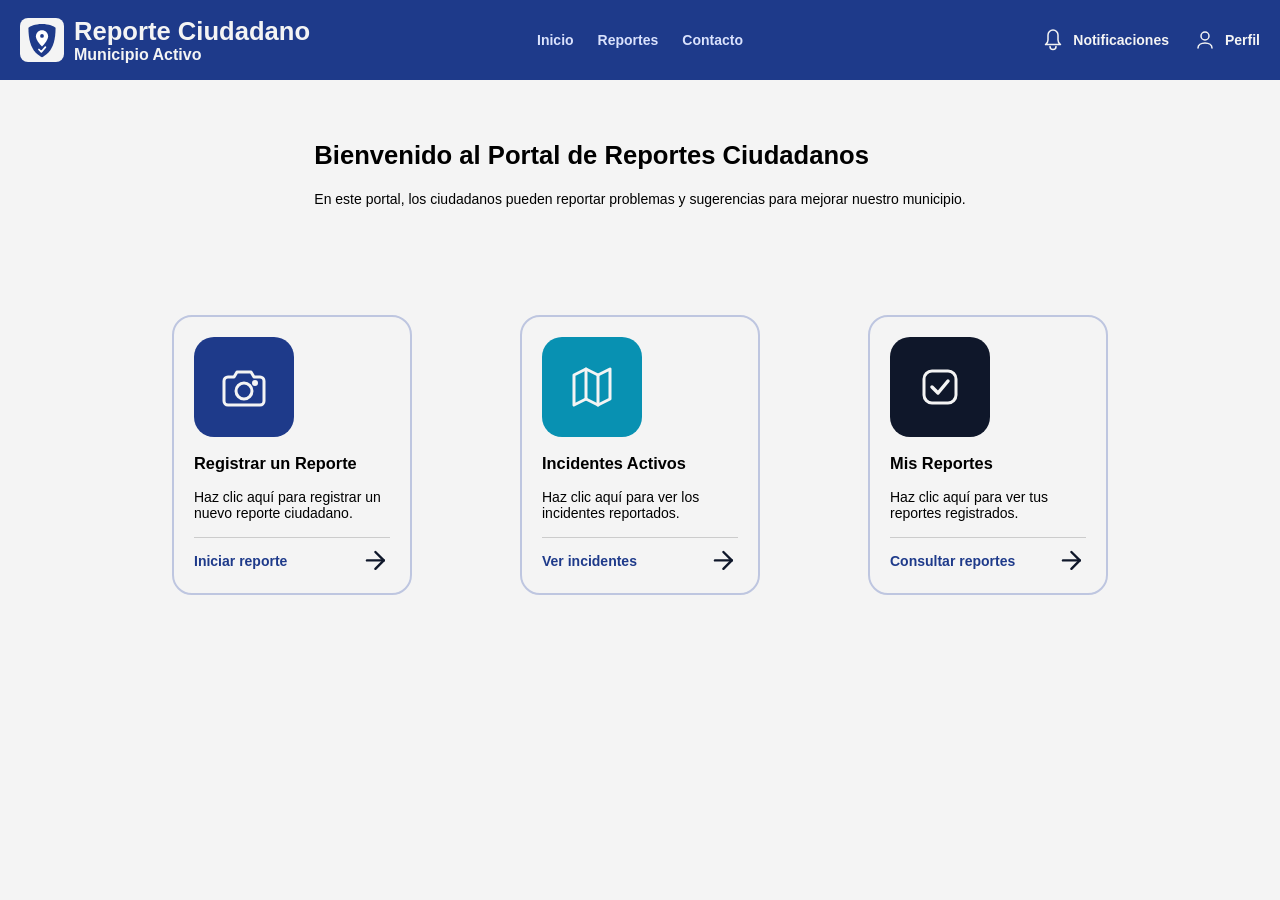
==== index.html @ 79ef6bfb "first commit" ====
<!DOCTYPE html>
<html lang="es">

<head>
    <meta charset="UTF-8">
    <meta name="viewport" content="width=device-width, initial-scale=1.0">
    <title>Reporte Ciudadano - Municipio Activo</title>
    <link rel="stylesheet" href="assets/css/styles.css">
</head>

<body class="home-page">
    <header>
        <div class="logo">
            <svg class="logo-icon" xmlns="http://www.w3.org/2000/svg" viewBox="0 0 100 106" fill="none">
                <!-- Escudo protector exterior (toma el color del CSS) -->
                <path
                    d="M50 6 C70 6 86 13 90 17 C90 50 83 75 69 90 C58 100 50 104 50 104 C50 104 42 100 31 90 C17 75 10 50 10 17 C14 13 30 6 50 6 Z"
                    fill="currentColor" />

                <!-- Espacio negativo / Pin de ubicación -->
                <path d="M50 24 C60 24 68 32 68 42 C68 55 50 72 50 72 C50 72 32 55 32 42 C32 32 40 24 50 24 Z"
                    fill="#ffffff" />

                <!-- Punto central del pin (toma el color del CSS) -->
                <circle cx="50" cy="41" r="5.5" fill="currentColor" />

                <!-- Marca de verificación / checkmark de resolución -->
                <path d="M41 81 L48 88 L60 74" fill="none" stroke="#ffffff" stroke-width="5" stroke-linecap="round"
                    stroke-linejoin="round" />
            </svg>
            <div class="logo-text">
                <h1>Reporte Ciudadano</h1>
                <p>Municipio Activo</p>
            </div>
        </div>
        <div class="navigation-container">
            <nav class="navigation">
                <ul>
                    <li><a id="home-page" href="templates/index.html">Inicio</a></li>
                    <li><a href="templates/reports.html">Reportes</a></li>
                    <li><a href="templates/contact.html">Contacto</a></li>
                </ul>
            </nav>
        </div>
        <div class="user-actions">
            <div class="notification-container">
                <svg class="nav-icon" xmlns="http://www.w3.org/2000/svg" viewBox="0 0 48 48" fill="none"
                    stroke="currentColor" stroke-width="3" stroke-linecap="round" stroke-linejoin="round">
                    <path d="M24 4c-5.5 0-10 4.5-10 10v10c0 4-2 7-5 9h30c-3-2-5-5-5-9V14c0-5.5-4.5-10-10-10z" />
                    <path d="M18 37a6 6 0 0 0 12 0" />
                </svg>
                <a class="notification-link" href="templates/notifications.html">Notificaciones</a>
            </div>
            <div class="profile-container">
                <svg class="nav-icon" xmlns="http://www.w3.org/2000/svg" viewBox="0 0 48 48" fill="none"
                    stroke="currentColor" stroke-width="3" stroke-linecap="round" stroke-linejoin="round">
                    <circle cx="24" cy="16" r="8" />
                    <path d="M10 40c0-6 6-10 14-10s14 4 14 10" />
                </svg>
                <a class="profile-link" href="templates/profile.html">Perfil</a>
            </div>
        </div>
    </header>
    <main>
        <div class="welcome">
            <h2>Bienvenido al Portal de Reportes Ciudadanos</h2>
            <p>En este portal, los ciudadanos pueden reportar problemas y sugerencias para mejorar nuestro municipio.
            </p>
        </div>
    </main>
    <section class="card-container">
        <a class="card-link" href="templates/register.html">
            <div>
                <div class="icon-container" id="register-icon">
                    <svg id="register-icon" xmlns="http://www.w3.org/2000/svg" viewBox="0 0 48 48" width="48" height="48" fill="none"
                        stroke="#f4f4f4" stroke-width="3" stroke-linecap="round" stroke-linejoin="round">
                        <path
                            d="M8 14h6l3-5h14l3 5h6a4 4 0 0 1 4 4v20a4 4 0 0 1-4 4H8a4 4 0 0 1-4-4V18a4 4 0 0 1 4-4z" />
                        <circle cx="24" cy="28" r="8" />
                        <circle cx="35" cy="20" r="1.5" fill="#f4f4f4" />
                    </svg>
                </div>
                <h3>Registrar un Reporte</h3>
                <p>Haz clic aquí para registrar un nuevo reporte ciudadano.</p>
                <div class="arrow-container">
                    <p>Iniciar reporte</p>
                    <svg class="arrow-icon" xmlns="http://www.w3.org/2000/svg" viewBox="0 0 24 24">
                        <line x1="5" y1="12" x2="19" y2="12" />
                        <polyline points="12 5 19 12 12 19" />
                    </svg>
                </div>
            </div>
        </a>
        <a class="card-link" href="templates/active-incidents.html">
            <div class="card">
                <div class="icon-container" id="active-incidents-icon">
                    <svg id="active-incidents-icon" xmlns="http://www.w3.org/2000/svg" viewBox="0 0 48 48" width="48" height="48" fill="none"
                        stroke="#f4f4f4" stroke-width="3" stroke-linecap="round" stroke-linejoin="round">
                        <polygon points="6 12 18 6 30 12 42 6 42 36 30 42 18 36 6 42 6 12" />
                        <line x1="18" y1="6" x2="18" y2="36" />
                        <line x1="30" y1="12" x2="30" y2="42" />
                    </svg>
                </div>
                <h3>Incidentes Activos</h3>
                <p>Haz clic aquí para ver los incidentes reportados.</p>
                <div class="arrow-container">
                    <p>Ver incidentes</p>
                    <svg class="arrow-icon" xmlns="http://www.w3.org/2000/svg" viewBox="0 0 24 24">
                        <line x1="5" y1="12" x2="19" y2="12" />
                        <polyline points="12 5 19 12 12 19" />
                    </svg>
                </div>
            </div>
        </a>
        <a class="card-link" href="templates/my-reports.html">
            <div>
                <div class="icon-container" id="my-reports-icon">
                    <svg id="my-reports-icon" xmlns="http://www.w3.org/2000/svg" viewBox="0 0 48 48" width="48" height="48" fill="none"
                        stroke="#f4f4f4" stroke-width="3" stroke-linecap="round" stroke-linejoin="round">
                        <rect x="8" y="8" width="32" height="32" rx="8" />
                        <polyline points="16 24 22 30 32 18" stroke-width="3.5" />
                    </svg>
                </div>
                <h3>Mis Reportes</h3>
                <p>Haz clic aquí para ver tus reportes registrados.</p>
                <div class="arrow-container">
                    <p>Consultar reportes</p>
                    <svg class="arrow-icon" xmlns="http://www.w3.org/2000/svg" viewBox="0 0 24 24">
                        <line x1="5" y1="12" x2="19" y2="12" />
                        <polyline points="12 5 19 12 12 19" />
                    </svg>
                </div>
            </div>
        </a>
    </section>
    <section>

    </section>
    <section>

    </section>
    <footer>

    </footer>

    <script src="assets/js/index.js"></script>
</body>

</html>
---- assets/css/styles.css ----
:root {
    --primary-color: #1e3a8a;
    --secondary-color: #0891b2;
    --tertiary-color: #d97706;
    --neutral-color: #0f172a;
    --background-color: #f4f4f4;
    --text-color: #ffffff;
    --error-color: #ff4d4d;
}

body {
    font-family: Arial, sans-serif;
    margin: 0;
    padding: 0;
    background-color: #f4f4f4;
    font-size: 0.875rem;
}

header {
    display: flex;
    justify-content: space-between;
    align-items: center;
    padding: 0.625rem 1.25rem;
    background-color: #1e3a8a;
    min-height: 3.75rem;
}

main,
section {
    display: flex;
    justify-content: center;
    margin: 1.25rem auto;
    width: 80%;
    max-width: 1200px;
}

/*  ==============================
            font sizes
    ==============================  */

.welcome h2 {
    font-size: 1.6rem;
}

.logo-text h1 {
    font-size: 1.6rem;
}

.logo-text p {
    font-size: 1rem;
}

/*  ==============================  
            Header styles
    ==============================  */

.logo {
    flex: 1;
    display: flex;
    flex-direction: row;
    align-items: center;
    gap: 0.625rem;
    font-weight: bold;
    color: #f4f4f4;
}

.logo-icon {
    width: 2.75rem;
    height: 2.75rem;
    color: #1e3a8a;
    background-color: #f4f4f4;
    border-radius: 0.5rem;
    padding: 0.25rem;
    box-sizing: border-box;
    display: inline-block;
    vertical-align: middle;
}

.logo-text {
    display: flex;
    flex-direction: column;
    justify-content: center;
}


.logo-text h1 {
    margin: 0;
    font-weight: bold;
}

.logo-text p {
    margin: 0;
}

/*  ==============================
        Navigation link styles
    ==============================  */

.navigation-container {
    flex: 1;
    display: flex;
    justify-content: center;
    min-height: 3.125rem;
    align-items: center;
}

.navigation {
    flex: 2;
    display: flex;
    justify-content: center;
}

.navigation ul {
    list-style: none;
    display: flex;
    margin: 0;
    padding: 0;
    gap: 1.5rem;
}

.navigation li {
    margin: 0;
}

.navigation a {
    text-decoration: none;
    color: #dae2fd;
    font-weight: bold;
}

.navigation a:hover {
    color: #6cd3f7;
}

/*  ==============================
        User actions styles
    ============================== */

.user-actions {
    flex: 1;
    display: flex;
    justify-content: flex-end;
    align-items: center;
    gap: 1.5rem;
}

.notification-container,
.profile-container {
    display: flex;
    align-items: center;
    gap: 0.5rem;
}

.notification-link,
.profile-link {
    text-decoration: none;
    font-weight: bold;
    color: #f4f4f4;
    transition: color 0.2s ease;
}

.nav-icon {
    width: 1.5rem;
    height: 1.5rem;
    color: #f4f4f4;
    transition: transform 0.2s ease, color 0.2s ease;
}

.notification-container:hover .notification-link,
.profile-container:hover .profile-link {
    color: #6cd3f7;
}

.notification-container:hover .nav-icon,
.profile-container:hover .nav-icon {
    transform: scale(1.1);
    color: #6cd3f7;
}

/*  ==============================
            Section 1
    ============================== */

.welcome {
    text-align: left;
    margin: 1.25rem 0;
}

/*  ==============================
        Card container styles
    ============================== */

.card-container {
    display: flex;
    justify-content: space-around;
    align-items: center;
    padding: 6vh 0;
    margin: 1.25rem auto;
    flex-wrap: nowrap;
    gap: 1.25rem;
}

.card-link {
    display: block;
    text-decoration: none;
    color: inherit;
    width: 100%;
    max-width: 15rem;
    height: 17.5rem;
    border: 0.125rem solid #bec6e0;
    border-radius: 1.25rem;
    padding: 1.25rem;
    box-sizing: border-box;
}

.card-link:hover,
.card-link:focus {
    box-shadow: 0 0 1.25rem rgba(30, 58, 138, 0.5);
    transform: scale(1.01);
    transition: transform 0.2s ease, box-shadow 0.2s ease;
}

.card-link:hover,
.card-link:focus,
.card-link:hover .arrow-container p,
.card-link:focus .arrow-container p,
.card-link:hover .arrow-icon,
.card-link:focus .arrow-icon {
    background-color: var(--secondary-color);
    color: var(--text-color);
    stroke: var(--text-color);
    letter-spacing: 0.04rem;
}

.card-link:hover #register-icon,
.card-link:focus #register-icon,
.card-link:hover #active-incidents-icon,
.card-link:focus #active-incidents-icon,
.card-link:hover #my-reports-icon,
.card-link:focus #my-reports-icon {
    background-color: var(--background-color);
    stroke: var(--secondary-color);
    transform: scale(1.05);
    transition: transform 0.2s ease;
}

.icon-container {
    display: flex;
    justify-content: center;
    align-items: center;
    width: 62.5rem;
    width: 6.25rem;
    height: 6.25rem;
    border-radius: 1.25rem;
    margin-bottom: 0.625rem;
}

#register-icon {
    background-color: #1e3a8a;
}

#active-incidents-icon {
    background-color: #0891b2;
}

#my-reports-icon {
    background-color: #0f172a;
}

.arrow-container {
    display: flex;
    flex-direction: row;
    flex-wrap: nowrap;
    justify-content: space-between;
    align-items: center;
    gap: 0.5rem;
    margin-top: 1rem;
    padding: 0.5rem 0;
    border-top: 1px solid #ccc;
}

.arrow-icon:hover {
    transform: scale(1.1);
    transition: transform 0.2s ease;
}

.arrow-container p {
    margin: 0;
    font-weight: bold;
    color: var(--primary-color);
}

.arrow-icon {
    width: 1.8rem;
    height: 1.8rem;
    fill: none;
    stroke: var(--neutral-color);
    stroke-width: 2;
    stroke-linecap: round;
    stroke-linejoin: round;
}

/*  ===========================================
        styles for buttons and form elements
    =========================================== */

.btn {
    display: inline-block;
    padding: 0.5rem 1rem;
    font-size: 1rem;
    font-weight: bold;
    color: var(--text-color);
    background-color: var(--primary-color);
    border: none;
    border-radius: 0.5rem;
    cursor: pointer;
    text-decoration: none;
    text-align: center;
    transition: background-color 0.3s ease, transform 0.2s ease;
}

.btn:hover {
    background-color: var(--secondary-color);
    transform: scale(1.02);
}

.form-input {
    width: 100%;
    padding: 0.5rem;
    margin-bottom: 1rem;
    border: 1px solid #ccc;
    border-radius: 0.25rem;
    box-sizing: border-box;
}

.form-input:focus {
    border-color: var(--primary-color);
    outline: none;
    box-shadow: 0 0 5px rgba(30, 58, 138, 0.5);
}

.form-checkbox {
    margin-right: 0.5rem;
    transform: scale(1.2);
}

.form-checkbox:checked {
    accent-color: var(--secondary-color);
}

.error-message {
    color: var(--error-color);
    font-size: 0.875rem;
    font-weight: bold;
    margin-top: -0.5rem;
    margin-bottom: 1rem;
    display: none;
}

.error-message.active {
    display: block;
    /* Se muestra cuando se agrega la clase 'active' */
}

/* ==============================
     Media Queries (Responsivo)
   ============================== */

@media (max-width: 768px) {
    header {
        flex-direction: row;
        justify-content: space-between;
        padding: 0.5rem 0.75rem;
        gap: 0.5rem;
    }

    .home-page .logo-text {
        display: none;
    }

    /* Quita el margen del icono SOLO cuando el texto no está (en la home-page) */
    .home-page .logo-icon {
        margin-right: 0;
    }

    .navigation-container {
        flex: 2;
        display: flex;
        justify-content: center;
    }

    .navigation {
        display: flex;
        justify-content: center;
    }

    .navigation ul {
        gap: 0.75rem;
    }

    #home-page {
        display: none;
    }

    /* Acciones de usuario en móvil */
    .user-actions {
        flex: 1;
        justify-content: flex-end;
        gap: 1rem;
    }

    .notification-link,
    .profile-link {
        display: none;
    }

    .nav-icon {
        width: 1.625rem;
        height: 1.625rem;
    }

    .card-container {
        flex-direction: column;
        align-items: center;
        padding: 3vh 0;
        margin: 1.25rem auto;
        gap: 1.25rem;
        flex-wrap: wrap;
    }
}
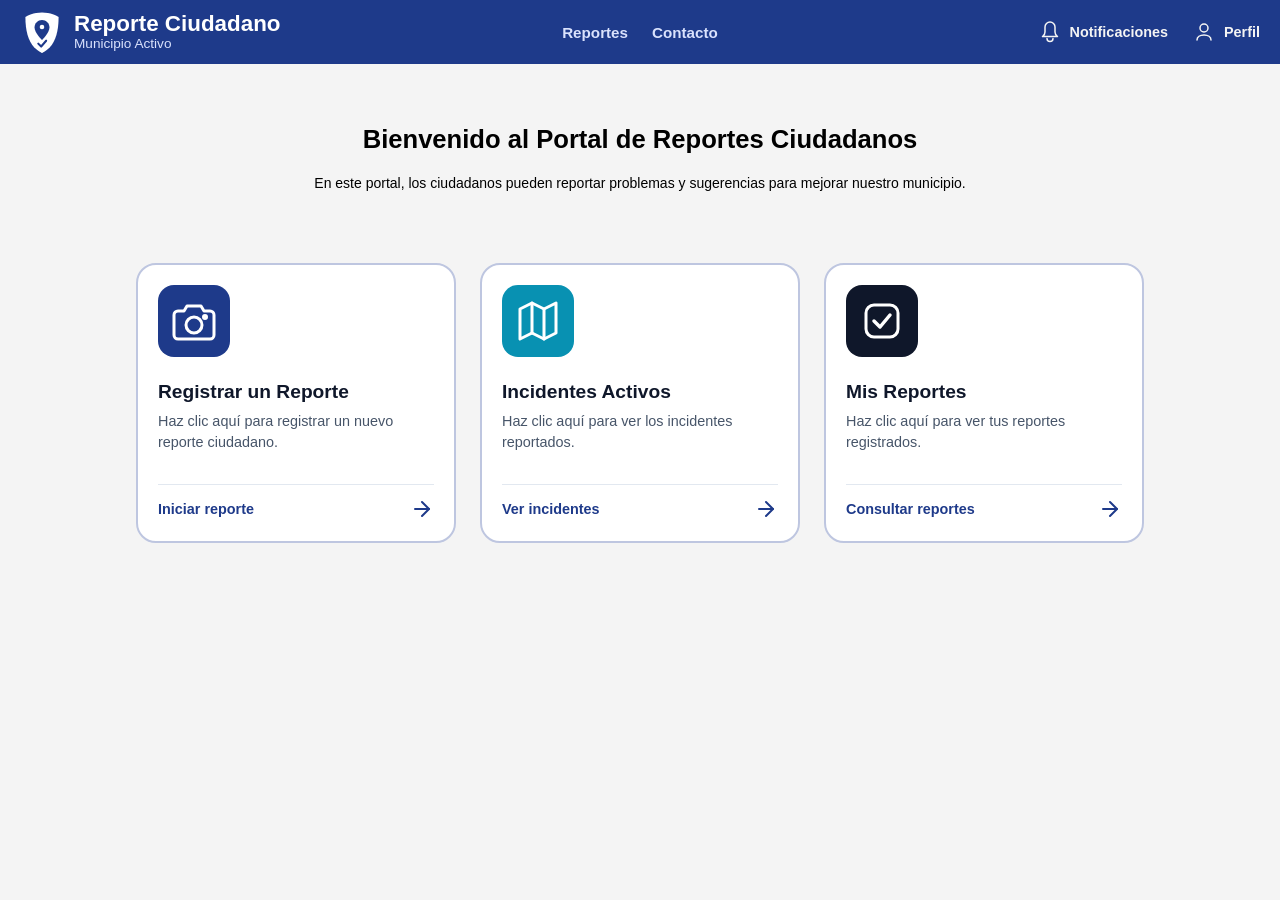
==== commit c1369e2a: "comentarios agregados con IA" ====
--- a/index.html
+++ b/index.html
@@ -9,58 +9,84 @@
 </head>
 
 <body class="home-page">
-    <header>
-        <div class="logo">
-            <svg class="logo-icon" xmlns="http://www.w3.org/2000/svg" viewBox="0 0 100 106" fill="none">
-                <!-- Escudo protector exterior (toma el color del CSS) -->
+
+    <!-- Main Header (Global Navigation Bar) -->
+    <header class="main-header" id="main-header">
+
+        <!-- Brand / Logo Section -->
+        <a class="brand-logo" href="/index.html" aria-label="Reporte Ciudadano - Inicio">
+            <svg class="brand-icon" xmlns="http://www.w3.org/2000/svg" viewBox="0 0 100 106" fill="none"
+                aria-hidden="true">
+                <!-- Shield outer shape -->
                 <path
                     d="M50 6 C70 6 86 13 90 17 C90 50 83 75 69 90 C58 100 50 104 50 104 C50 104 42 100 31 90 C17 75 10 50 10 17 C14 13 30 6 50 6 Z"
-                    fill="currentColor" />
+                    fill="#ffffff" />
+                <!-- Location pin -->
+                <path d="M50 24 C60 24 68 32 68 42 C68 55 50 72 50 72 C50 72 32 55 32 42 C32 32 40 24 50 24 Z"
+                    fill="var(--primary-color)" />
+                <!-- Inner pin dot -->
+                <circle cx="50" cy="41" r="5.5" fill="#ffffff" />
+                <!-- Checkmark -->
+                <path d="M41 81 L48 88 L60 74" fill="none" stroke="var(--primary-color)" stroke-width="5"
+                    stroke-linecap="round" stroke-linejoin="round" />
+            </svg>
 
-                <!-- Espacio negativo / Pin de ubicación -->
-                <path d="M50 24 C60 24 68 32 68 42 C68 55 50 72 50 72 C50 72 32 55 32 42 C32 32 40 24 50 24 Z"
-                    fill="#ffffff" />
+            <div class="brand-text">
+                <span class="brand-title">Reporte Ciudadano</span>
+                <span class="brand-subtitle">Municipio Activo</span>
+            </div>
+        </a>
 
-                <!-- Punto central del pin (toma el color del CSS) -->
-                <circle cx="50" cy="41" r="5.5" fill="currentColor" />
+        <!-- Primary Navigation Links -->
+        <nav class="main-nav" id="main-nav" aria-label="Navegación principal">
+            <ul class="nav-list">
+                <li class="nav-item nav-item-home">
+                    <a class="nav-link" id="nav-home-link" href="/index.html">Inicio</a>
+                </li>
+                <li class="nav-item">
+                    <a class="nav-link" id="nav-reports-link" href="templates/reports.html">Reportes</a>
+                </li>
+                <li class="nav-item">
+                    <a class="nav-link" id="nav-contact-link" href="templates/contact.html">Contacto</a>
+                </li>
+            </ul>
+        </nav>
 
-                <!-- Marca de verificación / checkmark de resolución -->
-                <path d="M41 81 L48 88 L60 74" fill="none" stroke="#ffffff" stroke-width="5" stroke-linecap="round"
-                    stroke-linejoin="round" />
-            </svg>
-            <div class="logo-text">
-                <h1>Reporte Ciudadano</h1>
-                <p>Municipio Activo</p>
+        <!-- User Utility Actions (Notifications & Profile) -->
+        <div class="user-menu" id="user-menu">
+
+            <!-- Notifications Action Item -->
+            <div class="user-action-item" id="notifications-menu-item">
+                <a class="action-link notification-link" id="notification-btn" href="templates/notifications.html"
+                    aria-label="Ver notificaciones">
+                    <svg class="action-icon" xmlns="http://www.w3.org/2000/svg" viewBox="0 0 48 48" fill="none"
+                        stroke="currentColor" stroke-width="3" stroke-linecap="round" stroke-linejoin="round"
+                        aria-hidden="true">
+                        <path d="M24 4c-5.5 0-10 4.5-10 10v10c0 4-2 7-5 9h30c-3-2-5-5-5-9V14c0-5.5-4.5-10-10-10z" />
+                        <path d="M18 37a6 6 0 0 0 12 0" />
+                    </svg>
+                    <span class="action-label">Notificaciones</span>
+                </a>
             </div>
+
+            <!-- Profile Action Item -->
+            <div class="user-action-item" id="profile-menu-item">
+                <a class="action-link profile-link" id="profile-btn" href="templates/profile.html"
+                    aria-label="Ver perfil de usuario">
+                    <svg class="action-icon" xmlns="http://www.w3.org/2000/svg" viewBox="0 0 48 48" fill="none"
+                        stroke="currentColor" stroke-width="3" stroke-linecap="round" stroke-linejoin="round"
+                        aria-hidden="true">
+                        <circle cx="24" cy="16" r="8" />
+                        <path d="M10 40c0-6 6-10 14-10s14 4 14 10" />
+                    </svg>
+                    <span class="action-label">Perfil</span>
+                </a>
+            </div>
+
         </div>
-        <div class="navigation-container">
-            <nav class="navigation">
-                <ul>
-                    <li><a id="home-page" href="templates/index.html">Inicio</a></li>
-                    <li><a href="templates/reports.html">Reportes</a></li>
-                    <li><a href="templates/contact.html">Contacto</a></li>
-                </ul>
-            </nav>
-        </div>
-        <div class="user-actions">
-            <div class="notification-container">
-                <svg class="nav-icon" xmlns="http://www.w3.org/2000/svg" viewBox="0 0 48 48" fill="none"
-                    stroke="currentColor" stroke-width="3" stroke-linecap="round" stroke-linejoin="round">
-                    <path d="M24 4c-5.5 0-10 4.5-10 10v10c0 4-2 7-5 9h30c-3-2-5-5-5-9V14c0-5.5-4.5-10-10-10z" />
-                    <path d="M18 37a6 6 0 0 0 12 0" />
-                </svg>
-                <a class="notification-link" href="templates/notifications.html">Notificaciones</a>
-            </div>
-            <div class="profile-container">
-                <svg class="nav-icon" xmlns="http://www.w3.org/2000/svg" viewBox="0 0 48 48" fill="none"
-                    stroke="currentColor" stroke-width="3" stroke-linecap="round" stroke-linejoin="round">
-                    <circle cx="24" cy="16" r="8" />
-                    <path d="M10 40c0-6 6-10 14-10s14 4 14 10" />
-                </svg>
-                <a class="profile-link" href="templates/profile.html">Perfil</a>
-            </div>
-        </div>
+
     </header>
+
     <main>
         <div class="welcome">
             <h2>Bienvenido al Portal de Reportes Ciudadanos</h2>
@@ -68,16 +94,17 @@
             </p>
         </div>
     </main>
+
     <section class="card-container">
         <a class="card-link" href="templates/register.html">
-            <div>
-                <div class="icon-container" id="register-icon">
-                    <svg id="register-icon" xmlns="http://www.w3.org/2000/svg" viewBox="0 0 48 48" width="48" height="48" fill="none"
-                        stroke="#f4f4f4" stroke-width="3" stroke-linecap="round" stroke-linejoin="round">
+            <div class="card-content">
+                <div class="icon-container register-bg">
+                    <svg class="card-svg" xmlns="http://www.w3.org/2000/svg" viewBox="0 0 48 48" width="48" height="48"
+                        fill="none" stroke="#ffffff" stroke-width="3" stroke-linecap="round" stroke-linejoin="round">
                         <path
                             d="M8 14h6l3-5h14l3 5h6a4 4 0 0 1 4 4v20a4 4 0 0 1-4 4H8a4 4 0 0 1-4-4V18a4 4 0 0 1 4-4z" />
                         <circle cx="24" cy="28" r="8" />
-                        <circle cx="35" cy="20" r="1.5" fill="#f4f4f4" />
+                        <circle cx="35" cy="20" r="1.5" fill="#ffffff" />
                     </svg>
                 </div>
                 <h3>Registrar un Reporte</h3>
@@ -91,11 +118,12 @@
                 </div>
             </div>
         </a>
+
         <a class="card-link" href="templates/active-incidents.html">
-            <div class="card">
-                <div class="icon-container" id="active-incidents-icon">
-                    <svg id="active-incidents-icon" xmlns="http://www.w3.org/2000/svg" viewBox="0 0 48 48" width="48" height="48" fill="none"
-                        stroke="#f4f4f4" stroke-width="3" stroke-linecap="round" stroke-linejoin="round">
+            <div class="card-content">
+                <div class="icon-container incidents-bg">
+                    <svg class="card-svg" xmlns="http://www.w3.org/2000/svg" viewBox="0 0 48 48" width="48" height="48"
+                        fill="none" stroke="#ffffff" stroke-width="3" stroke-linecap="round" stroke-linejoin="round">
                         <polygon points="6 12 18 6 30 12 42 6 42 36 30 42 18 36 6 42 6 12" />
                         <line x1="18" y1="6" x2="18" y2="36" />
                         <line x1="30" y1="12" x2="30" y2="42" />
@@ -112,11 +140,12 @@
                 </div>
             </div>
         </a>
+
         <a class="card-link" href="templates/my-reports.html">
-            <div>
-                <div class="icon-container" id="my-reports-icon">
-                    <svg id="my-reports-icon" xmlns="http://www.w3.org/2000/svg" viewBox="0 0 48 48" width="48" height="48" fill="none"
-                        stroke="#f4f4f4" stroke-width="3" stroke-linecap="round" stroke-linejoin="round">
+            <div class="card-content">
+                <div class="icon-container reports-bg">
+                    <svg class="card-svg" xmlns="http://www.w3.org/2000/svg" viewBox="0 0 48 48" width="48" height="48"
+                        fill="none" stroke="#ffffff" stroke-width="3" stroke-linecap="round" stroke-linejoin="round">
                         <rect x="8" y="8" width="32" height="32" rx="8" />
                         <polyline points="16 24 22 30 32 18" stroke-width="3.5" />
                     </svg>
@@ -133,15 +162,8 @@
             </div>
         </a>
     </section>
-    <section>
 
-    </section>
-    <section>
-
-    </section>
-    <footer>
-
-    </footer>
+    <footer></footer>
 
     <script src="assets/js/index.js"></script>
 </body>
--- a/assets/css/styles.css
+++ b/assets/css/styles.css
@@ -12,18 +12,45 @@
     font-family: Arial, sans-serif;
     margin: 0;
     padding: 0;
-    background-color: #f4f4f4;
+    background-color: var(--background-color);
     font-size: 0.875rem;
 }
 
-header {
-    display: flex;
-    justify-content: space-between;
-    align-items: center;
-    padding: 0.625rem 1.25rem;
-    background-color: #1e3a8a;
-    min-height: 3.75rem;
-}
+/* ==============================
+            Font sizes
+   ============================== */
+
+.welcome h2 {
+    font-size: 1.6rem;
+}
+
+.brand-title {
+    font-size: 1.4rem;
+}
+
+.brand-subtitle {
+    font-size: 0.85rem;
+}
+
+.nav-link {
+    font-size: 0.95rem;
+}
+
+.action-label {
+    font-size: 0.9rem;
+}
+
+.card-content h3 {
+    font-size: 1.2rem;
+}
+
+.card-content p {
+    font-size: 0.9rem;
+}
+
+/* ==============================  
+        Main Layout
+   ============================== */
 
 main,
 section {
@@ -34,83 +61,85 @@
     max-width: 1200px;
 }
 
-/*  ==============================
-            font sizes
-    ==============================  */
-
-.welcome h2 {
-    font-size: 1.6rem;
-}
-
-.logo-text h1 {
-    font-size: 1.6rem;
-}
-
-.logo-text p {
-    font-size: 1rem;
-}
-
-/*  ==============================  
-            Header styles
-    ==============================  */
-
-.logo {
+/* ==============================
+   Main Header Styles
+   ============================== */
+
+.main-header {
+    display: flex;
+    justify-content: space-between;
+    align-items: center;
+    padding: 0.625rem 1.25rem;
+    background-color: var(--primary-color);
+    min-height: 3.75rem;
+    box-sizing: border-box;
+}
+
+/* ==============================  
+   Brand / Logo Styles
+   ============================== */
+
+.brand-logo {
     flex: 1;
     display: flex;
     flex-direction: row;
     align-items: center;
     gap: 0.625rem;
-    font-weight: bold;
-    color: #f4f4f4;
-}
-
-.logo-icon {
+    color: var(--text-color);
+    text-decoration: none;
+}
+
+.brand-icon {
     width: 2.75rem;
     height: 2.75rem;
-    color: #1e3a8a;
-    background-color: #f4f4f4;
+    background-color: transparent;
     border-radius: 0.5rem;
-    padding: 0.25rem;
     box-sizing: border-box;
     display: inline-block;
     vertical-align: middle;
-}
-
-.logo-text {
+    flex-shrink: 0;
+}
+
+.brand-text {
     display: flex;
     flex-direction: column;
     justify-content: center;
 }
 
-
-.logo-text h1 {
-    margin: 0;
-    font-weight: bold;
-}
-
-.logo-text p {
-    margin: 0;
-}
-
-/*  ==============================
-        Navigation link styles
-    ==============================  */
-
-.navigation-container {
+.brand-title {
+    font-weight: bold;
+    margin: 0;
+    line-height: 1.1;
+    color: var(--text-color);
+}
+
+.brand-subtitle {
+    margin: 0;
+    line-height: 1.1;
+    color: #dae2fd;
+}
+
+body.home-page .brand-logo {
+    pointer-events: none;
+    cursor: default;
+}
+
+body.home-page .nav-item-home {
+    display: none;
+}
+
+/* ==============================
+   Main Navigation Styles
+   ============================== */
+
+.main-nav {
     flex: 1;
     display: flex;
     justify-content: center;
-    min-height: 3.125rem;
-    align-items: center;
-}
-
-.navigation {
-    flex: 2;
-    display: flex;
-    justify-content: center;
-}
-
-.navigation ul {
+    align-items: center;
+}
+
+.nav-list {
     list-style: none;
     display: flex;
     margin: 0;
@@ -118,25 +147,27 @@
     gap: 1.5rem;
 }
 
-.navigation li {
-    margin: 0;
-}
-
-.navigation a {
+.nav-item {
+    margin: 0;
+}
+
+.nav-link {
     text-decoration: none;
     color: #dae2fd;
     font-weight: bold;
-}
-
-.navigation a:hover {
+    transition: color 0.2s ease;
+}
+
+.nav-link:hover,
+.nav-link.active {
     color: #6cd3f7;
 }
 
-/*  ==============================
-        User actions styles
-    ============================== */
-
-.user-actions {
+/* ==============================
+   User Menu Styles
+   ============================== */
+
+.user-menu {
     flex: 1;
     display: flex;
     justify-content: flex-end;
@@ -144,165 +175,168 @@
     gap: 1.5rem;
 }
 
-.notification-container,
-.profile-container {
+.user-action-item {
+    display: flex;
+    align-items: center;
+}
+
+.action-link {
     display: flex;
     align-items: center;
     gap: 0.5rem;
-}
-
-.notification-link,
-.profile-link {
     text-decoration: none;
     font-weight: bold;
     color: #f4f4f4;
     transition: color 0.2s ease;
 }
 
-.nav-icon {
+.action-icon {
     width: 1.5rem;
     height: 1.5rem;
     color: #f4f4f4;
     transition: transform 0.2s ease, color 0.2s ease;
 }
 
-.notification-container:hover .notification-link,
-.profile-container:hover .profile-link {
+.action-link:hover {
     color: #6cd3f7;
 }
 
-.notification-container:hover .nav-icon,
-.profile-container:hover .nav-icon {
+.action-link:hover .action-icon {
     transform: scale(1.1);
     color: #6cd3f7;
 }
 
-/*  ==============================
-            Section 1
-    ============================== */
+/* ==============================
+   Section 1 - Welcome
+   ============================== */
 
 .welcome {
-    text-align: left;
+    text-align: center;
     margin: 1.25rem 0;
 }
 
-/*  ==============================
-        Card container styles
-    ============================== */
+/* ==============================
+   Card Container & Hover Styles
+   ============================== */
 
 .card-container {
     display: flex;
-    justify-content: space-around;
-    align-items: center;
-    padding: 6vh 0;
+    justify-content: center;
+    align-items: stretch;
+    padding: 2vh 0;
     margin: 1.25rem auto;
-    flex-wrap: nowrap;
-    gap: 1.25rem;
+    flex-wrap: wrap;
+    gap: 1.5rem;
 }
 
 .card-link {
-    display: block;
+    display: flex;
+    flex-direction: column;
     text-decoration: none;
-    color: inherit;
-    width: 100%;
-    max-width: 15rem;
-    height: 17.5rem;
+    color: var(--neutral-color);
+    flex: 1 1 16rem;
+    max-width: 20rem;
+    min-height: 17.5rem;
     border: 0.125rem solid #bec6e0;
     border-radius: 1.25rem;
     padding: 1.25rem;
     box-sizing: border-box;
+    background-color: #ffffff;
+    transition: transform 0.2s ease, box-shadow 0.2s ease, border-color 0.2s ease;
+}
+
+.card-content {
+    display: flex;
+    flex-direction: column;
+    height: 100%;
 }
 
 .card-link:hover,
 .card-link:focus {
-    box-shadow: 0 0 1.25rem rgba(30, 58, 138, 0.5);
-    transform: scale(1.01);
-    transition: transform 0.2s ease, box-shadow 0.2s ease;
-}
-
-.card-link:hover,
-.card-link:focus,
-.card-link:hover .arrow-container p,
-.card-link:focus .arrow-container p,
-.card-link:hover .arrow-icon,
-.card-link:focus .arrow-icon {
+    border-color: var(--secondary-color);
+    box-shadow: 0 8px 20px rgba(8, 145, 178, 0.2);
+    transform: translateY(-4px);
+}
+
+.icon-container {
+    display: flex;
+    justify-content: center;
+    align-items: center;
+    width: 4.5rem;
+    height: 4.5rem;
+    border-radius: 1rem;
+    margin-bottom: 1rem;
+    transition: transform 0.2s ease, background-color 0.2s ease;
+}
+
+.register-bg {
+    background-color: var(--primary-color);
+}
+
+.incidents-bg {
     background-color: var(--secondary-color);
-    color: var(--text-color);
-    stroke: var(--text-color);
-    letter-spacing: 0.04rem;
-}
-
-.card-link:hover #register-icon,
-.card-link:focus #register-icon,
-.card-link:hover #active-incidents-icon,
-.card-link:focus #active-incidents-icon,
-.card-link:hover #my-reports-icon,
-.card-link:focus #my-reports-icon {
-    background-color: var(--background-color);
-    stroke: var(--secondary-color);
-    transform: scale(1.05);
-    transition: transform 0.2s ease;
-}
-
-.icon-container {
-    display: flex;
-    justify-content: center;
-    align-items: center;
-    width: 62.5rem;
-    width: 6.25rem;
-    height: 6.25rem;
-    border-radius: 1.25rem;
-    margin-bottom: 0.625rem;
-}
-
-#register-icon {
-    background-color: #1e3a8a;
-}
-
-#active-incidents-icon {
-    background-color: #0891b2;
-}
-
-#my-reports-icon {
-    background-color: #0f172a;
+}
+
+.reports-bg {
+    background-color: var(--neutral-color);
+}
+
+.card-link:hover .icon-container {
+    transform: scale(1.08);
+}
+
+.card-content h3 {
+    margin: 0.5rem 0;
+    color: var(--neutral-color);
+}
+
+.card-content p {
+    margin: 0;
+    color: #475569;
+    line-height: 1.4;
 }
 
 .arrow-container {
     display: flex;
     flex-direction: row;
-    flex-wrap: nowrap;
     justify-content: space-between;
     align-items: center;
     gap: 0.5rem;
-    margin-top: 1rem;
-    padding: 0.5rem 0;
-    border-top: 1px solid #ccc;
-}
-
-.arrow-icon:hover {
-    transform: scale(1.1);
-    transition: transform 0.2s ease;
+    margin-top: auto;
+    padding-top: 0.75rem;
+    border-top: 1px solid #e2e8f0;
 }
 
 .arrow-container p {
     margin: 0;
     font-weight: bold;
     color: var(--primary-color);
+    transition: color 0.2s ease;
 }
 
 .arrow-icon {
-    width: 1.8rem;
-    height: 1.8rem;
+    width: 1.5rem;
+    height: 1.5rem;
     fill: none;
-    stroke: var(--neutral-color);
+    stroke: var(--primary-color);
     stroke-width: 2;
     stroke-linecap: round;
     stroke-linejoin: round;
-}
-
-/*  ===========================================
-        styles for buttons and form elements
-    =========================================== */
+    transition: transform 0.2s ease, stroke 0.2s ease;
+}
+
+.card-link:hover .arrow-container p {
+    color: var(--secondary-color);
+}
+
+.card-link:hover .arrow-icon {
+    transform: translateX(4px);
+    stroke: var(--secondary-color);
+}
+
+/* ==============================
+   Form Elements & Buttons
+   ============================== */
 
 .btn {
     display: inline-block;
@@ -359,62 +393,47 @@
 
 .error-message.active {
     display: block;
-    /* Se muestra cuando se agrega la clase 'active' */
-}
-
-/* ==============================
-     Media Queries (Responsivo)
-   ============================== */
-
-@media (max-width: 768px) {
-    header {
-        flex-direction: row;
-        justify-content: space-between;
+}
+
+/* ==============================
+   Media Queries (Responsive)
+   ============================== */
+
+@media (max-width: 925px) {
+    .main-header {
         padding: 0.5rem 0.75rem;
-        gap: 0.5rem;
-    }
-
-    .home-page .logo-text {
+    }
+
+    .brand-text {
         display: none;
     }
 
-    /* Quita el margen del icono SOLO cuando el texto no está (en la home-page) */
-    .home-page .logo-icon {
-        margin-right: 0;
-    }
-
-    .navigation-container {
+    .brand-logo {
+        flex: initial;
+    }
+
+    .main-nav {
         flex: 2;
-        display: flex;
-        justify-content: center;
-    }
-
-    .navigation {
-        display: flex;
-        justify-content: center;
-    }
-
-    .navigation ul {
-        gap: 0.75rem;
-    }
-
-    #home-page {
+    }
+
+    .nav-list {
+        gap: 0.85rem;
+    }
+
+    .nav-item-home {
         display: none;
     }
 
-    /* Acciones de usuario en móvil */
-    .user-actions {
-        flex: 1;
-        justify-content: flex-end;
-        gap: 1rem;
-    }
-
-    .notification-link,
-    .profile-link {
+    .user-menu {
+        flex: initial;
+        gap: 0.85rem;
+    }
+
+    .action-label {
         display: none;
     }
 
-    .nav-icon {
+    .action-icon {
         width: 1.625rem;
         height: 1.625rem;
     }
@@ -422,9 +441,12 @@
     .card-container {
         flex-direction: column;
         align-items: center;
-        padding: 3vh 0;
-        margin: 1.25rem auto;
+        padding: 2vh 0;
         gap: 1.25rem;
-        flex-wrap: wrap;
+    }
+
+    .card-link {
+        max-width: 100%;
+        width: 100%;
     }
 }
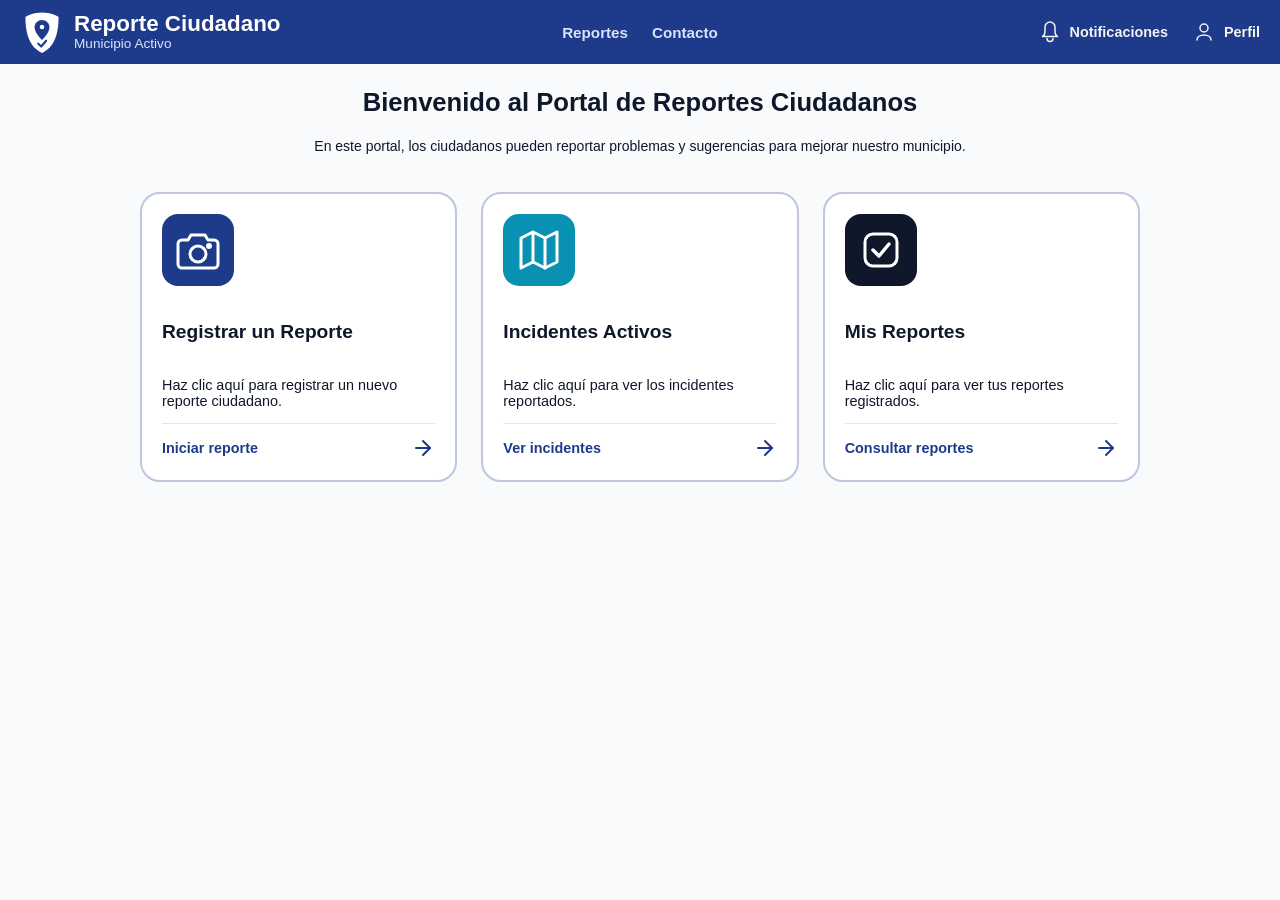
==== commit 05508473: "commit" ====
--- a/index.html
+++ b/index.html
@@ -10,25 +10,16 @@
 
 <body class="home-page">
 
-    <!-- Main Header (Global Navigation Bar) -->
+    <!-- Header Global de Navegación -->
     <header class="main-header" id="main-header">
 
-        <!-- Brand / Logo Section -->
+        <!-- Logotipo / Identidad de Marca -->
         <a class="brand-logo" href="/index.html" aria-label="Reporte Ciudadano - Inicio">
-            <svg class="brand-icon" xmlns="http://www.w3.org/2000/svg" viewBox="0 0 100 106" fill="none"
-                aria-hidden="true">
-                <!-- Shield outer shape -->
-                <path
-                    d="M50 6 C70 6 86 13 90 17 C90 50 83 75 69 90 C58 100 50 104 50 104 C50 104 42 100 31 90 C17 75 10 50 10 17 C14 13 30 6 50 6 Z"
-                    fill="#ffffff" />
-                <!-- Location pin -->
-                <path d="M50 24 C60 24 68 32 68 42 C68 55 50 72 50 72 C50 72 32 55 32 42 C32 32 40 24 50 24 Z"
-                    fill="var(--primary-color)" />
-                <!-- Inner pin dot -->
+            <svg class="brand-icon" xmlns="http://www.w3.org/2000/svg" viewBox="0 0 100 106" fill="none" aria-hidden="true">
+                <path d="M50 6 C70 6 86 13 90 17 C90 50 83 75 69 90 C58 100 50 104 50 104 C50 104 42 100 31 90 C17 75 10 50 10 17 C14 13 30 6 50 6 Z" fill="#ffffff" />
+                <path d="M50 24 C60 24 68 32 68 42 C68 55 50 72 50 72 C50 72 32 55 32 42 C32 32 40 24 50 24 Z" fill="var(--primary-color)" />
                 <circle cx="50" cy="41" r="5.5" fill="#ffffff" />
-                <!-- Checkmark -->
-                <path d="M41 81 L48 88 L60 74" fill="none" stroke="var(--primary-color)" stroke-width="5"
-                    stroke-linecap="round" stroke-linejoin="round" />
+                <path d="M41 81 L48 88 L60 74" fill="none" stroke="var(--primary-color)" stroke-width="5" stroke-linecap="round" stroke-linejoin="round" />
             </svg>
 
             <div class="brand-text">
@@ -37,14 +28,14 @@
             </div>
         </a>
 
-        <!-- Primary Navigation Links -->
+        <!-- Navegación Principal -->
         <nav class="main-nav" id="main-nav" aria-label="Navegación principal">
             <ul class="nav-list">
                 <li class="nav-item nav-item-home">
                     <a class="nav-link" id="nav-home-link" href="/index.html">Inicio</a>
                 </li>
                 <li class="nav-item">
-                    <a class="nav-link" id="nav-reports-link" href="templates/reports.html">Reportes</a>
+                    <a class="nav-link" id="nav-reports-link" href="templates/my-reports.html">Reportes</a>
                 </li>
                 <li class="nav-item">
                     <a class="nav-link" id="nav-contact-link" href="templates/contact.html">Contacto</a>
@@ -52,16 +43,12 @@
             </ul>
         </nav>
 
-        <!-- User Utility Actions (Notifications & Profile) -->
+        <!-- Acciones Rápidas del Usuario -->
         <div class="user-menu" id="user-menu">
 
-            <!-- Notifications Action Item -->
             <div class="user-action-item" id="notifications-menu-item">
-                <a class="action-link notification-link" id="notification-btn" href="templates/notifications.html"
-                    aria-label="Ver notificaciones">
-                    <svg class="action-icon" xmlns="http://www.w3.org/2000/svg" viewBox="0 0 48 48" fill="none"
-                        stroke="currentColor" stroke-width="3" stroke-linecap="round" stroke-linejoin="round"
-                        aria-hidden="true">
+                <a class="action-link notification-link" id="notification-btn" href="templates/notifications.html" aria-label="Ver notificaciones">
+                    <svg class="action-icon" xmlns="http://www.w3.org/2000/svg" viewBox="0 0 48 48" fill="none" stroke="currentColor" stroke-width="3" stroke-linecap="round" stroke-linejoin="round" aria-hidden="true">
                         <path d="M24 4c-5.5 0-10 4.5-10 10v10c0 4-2 7-5 9h30c-3-2-5-5-5-9V14c0-5.5-4.5-10-10-10z" />
                         <path d="M18 37a6 6 0 0 0 12 0" />
                     </svg>
@@ -69,13 +56,9 @@
                 </a>
             </div>
 
-            <!-- Profile Action Item -->
             <div class="user-action-item" id="profile-menu-item">
-                <a class="action-link profile-link" id="profile-btn" href="templates/profile.html"
-                    aria-label="Ver perfil de usuario">
-                    <svg class="action-icon" xmlns="http://www.w3.org/2000/svg" viewBox="0 0 48 48" fill="none"
-                        stroke="currentColor" stroke-width="3" stroke-linecap="round" stroke-linejoin="round"
-                        aria-hidden="true">
+                <a class="action-link profile-link" id="profile-btn" href="templates/profile.html" aria-label="Ver perfil de usuario">
+                    <svg class="action-icon" xmlns="http://www.w3.org/2000/svg" viewBox="0 0 48 48" fill="none" stroke="currentColor" stroke-width="3" stroke-linecap="round" stroke-linejoin="round" aria-hidden="true">
                         <circle cx="24" cy="16" r="8" />
                         <path d="M10 40c0-6 6-10 14-10s14 4 14 10" />
                     </svg>
@@ -87,81 +70,82 @@
 
     </header>
 
+    <!-- Contenido Principal -->
     <main>
-        <div class="welcome">
-            <h2>Bienvenido al Portal de Reportes Ciudadanos</h2>
-            <p>En este portal, los ciudadanos pueden reportar problemas y sugerencias para mejorar nuestro municipio.
-            </p>
-        </div>
+        <section class="welcome-section">
+            <div class="welcome">
+                <h2>Bienvenido al Portal de Reportes Ciudadanos</h2>
+                <p>En este portal, los ciudadanos pueden reportar problemas y sugerencias para mejorar nuestro municipio.</p>
+            </div>
+        </section>
+
+        <section class="card-container">
+            <!-- Tarjeta 1: Registrar Reporte -->
+            <a class="card-link" href="templates/register.html">
+                <div class="card-content">
+                    <div class="icon-container register-bg">
+                        <svg class="card-svg" xmlns="http://www.w3.org/2000/svg" viewBox="0 0 48 48" width="48" height="48" fill="none" stroke="#ffffff" stroke-width="3" stroke-linecap="round" stroke-linejoin="round">
+                            <path d="M8 14h6l3-5h14l3 5h6a4 4 0 0 1 4 4v20a4 4 0 0 1-4 4H8a4 4 0 0 1-4-4V18a4 4 0 0 1 4-4z" />
+                            <circle cx="24" cy="28" r="8" />
+                            <circle cx="35" cy="20" r="1.5" fill="#ffffff" />
+                        </svg>
+                    </div>
+                    <h3>Registrar un Reporte</h3>
+                    <p>Haz clic aquí para registrar un nuevo reporte ciudadano.</p>
+                    <div class="arrow-container">
+                        <p>Iniciar reporte</p>
+                        <svg class="arrow-icon" xmlns="http://www.w3.org/2000/svg" viewBox="0 0 24 24">
+                            <line x1="5" y1="12" x2="19" y2="12" />
+                            <polyline points="12 5 19 12 12 19" />
+                        </svg>
+                    </div>
+                </div>
+            </a>
+
+            <!-- Tarjeta 2: Incidentes Activos -->
+            <a class="card-link" href="templates/active-incidents.html">
+                <div class="card-content">
+                    <div class="icon-container incidents-bg">
+                        <svg class="card-svg" xmlns="http://www.w3.org/2000/svg" viewBox="0 0 48 48" width="48" height="48" fill="none" stroke="#ffffff" stroke-width="3" stroke-linecap="round" stroke-linejoin="round">
+                            <polygon points="6 12 18 6 30 12 42 6 42 36 30 42 18 36 6 42 6 12" />
+                            <line x1="18" y1="6" x2="18" y2="36" />
+                            <line x1="30" y1="12" x2="30" y2="42" />
+                        </svg>
+                    </div>
+                    <h3>Incidentes Activos</h3>
+                    <p>Haz clic aquí para ver los incidentes reportados.</p>
+                    <div class="arrow-container">
+                        <p>Ver incidentes</p>
+                        <svg class="arrow-icon" xmlns="http://www.w3.org/2000/svg" viewBox="0 0 24 24">
+                            <line x1="5" y1="12" x2="19" y2="12" />
+                            <polyline points="12 5 19 12 12 19" />
+                        </svg>
+                    </div>
+                </div>
+            </a>
+
+            <!-- Tarjeta 3: Mis Reportes -->
+            <a class="card-link" href="templates/my-reports.html">
+                <div class="card-content">
+                    <div class="icon-container reports-bg">
+                        <svg class="card-svg" xmlns="http://www.w3.org/2000/svg" viewBox="0 0 48 48" width="48" height="48" fill="none" stroke="#ffffff" stroke-width="3" stroke-linecap="round" stroke-linejoin="round">
+                            <rect x="8" y="8" width="32" height="32" rx="8" />
+                            <polyline points="16 24 22 30 32 18" stroke-width="3.5" />
+                        </svg>
+                    </div>
+                    <h3>Mis Reportes</h3>
+                    <p>Haz clic aquí para ver tus reportes registrados.</p>
+                    <div class="arrow-container">
+                        <p>Consultar reportes</p>
+                        <svg class="arrow-icon" xmlns="http://www.w3.org/2000/svg" viewBox="0 0 24 24">
+                            <line x1="5" y1="12" x2="19" y2="12" />
+                            <polyline points="12 5 19 12 12 19" />
+                        </svg>
+                    </div>
+                </div>
+            </a>
+        </section>
     </main>
-
-    <section class="card-container">
-        <a class="card-link" href="templates/register.html">
-            <div class="card-content">
-                <div class="icon-container register-bg">
-                    <svg class="card-svg" xmlns="http://www.w3.org/2000/svg" viewBox="0 0 48 48" width="48" height="48"
-                        fill="none" stroke="#ffffff" stroke-width="3" stroke-linecap="round" stroke-linejoin="round">
-                        <path
-                            d="M8 14h6l3-5h14l3 5h6a4 4 0 0 1 4 4v20a4 4 0 0 1-4 4H8a4 4 0 0 1-4-4V18a4 4 0 0 1 4-4z" />
-                        <circle cx="24" cy="28" r="8" />
-                        <circle cx="35" cy="20" r="1.5" fill="#ffffff" />
-                    </svg>
-                </div>
-                <h3>Registrar un Reporte</h3>
-                <p>Haz clic aquí para registrar un nuevo reporte ciudadano.</p>
-                <div class="arrow-container">
-                    <p>Iniciar reporte</p>
-                    <svg class="arrow-icon" xmlns="http://www.w3.org/2000/svg" viewBox="0 0 24 24">
-                        <line x1="5" y1="12" x2="19" y2="12" />
-                        <polyline points="12 5 19 12 12 19" />
-                    </svg>
-                </div>
-            </div>
-        </a>
-
-        <a class="card-link" href="templates/active-incidents.html">
-            <div class="card-content">
-                <div class="icon-container incidents-bg">
-                    <svg class="card-svg" xmlns="http://www.w3.org/2000/svg" viewBox="0 0 48 48" width="48" height="48"
-                        fill="none" stroke="#ffffff" stroke-width="3" stroke-linecap="round" stroke-linejoin="round">
-                        <polygon points="6 12 18 6 30 12 42 6 42 36 30 42 18 36 6 42 6 12" />
-                        <line x1="18" y1="6" x2="18" y2="36" />
-                        <line x1="30" y1="12" x2="30" y2="42" />
-                    </svg>
-                </div>
-                <h3>Incidentes Activos</h3>
-                <p>Haz clic aquí para ver los incidentes reportados.</p>
-                <div class="arrow-container">
-                    <p>Ver incidentes</p>
-                    <svg class="arrow-icon" xmlns="http://www.w3.org/2000/svg" viewBox="0 0 24 24">
-                        <line x1="5" y1="12" x2="19" y2="12" />
-                        <polyline points="12 5 19 12 12 19" />
-                    </svg>
-                </div>
-            </div>
-        </a>
-
-        <a class="card-link" href="templates/my-reports.html">
-            <div class="card-content">
-                <div class="icon-container reports-bg">
-                    <svg class="card-svg" xmlns="http://www.w3.org/2000/svg" viewBox="0 0 48 48" width="48" height="48"
-                        fill="none" stroke="#ffffff" stroke-width="3" stroke-linecap="round" stroke-linejoin="round">
-                        <rect x="8" y="8" width="32" height="32" rx="8" />
-                        <polyline points="16 24 22 30 32 18" stroke-width="3.5" />
-                    </svg>
-                </div>
-                <h3>Mis Reportes</h3>
-                <p>Haz clic aquí para ver tus reportes registrados.</p>
-                <div class="arrow-container">
-                    <p>Consultar reportes</p>
-                    <svg class="arrow-icon" xmlns="http://www.w3.org/2000/svg" viewBox="0 0 24 24">
-                        <line x1="5" y1="12" x2="19" y2="12" />
-                        <polyline points="12 5 19 12 12 19" />
-                    </svg>
-                </div>
-            </div>
-        </a>
-    </section>
 
     <footer></footer>
 
--- a/assets/css/styles.css
+++ b/assets/css/styles.css
@@ -1,11 +1,35 @@
+/*  ==========================================================================
+                            VARIABLES (:root)
+    ========================================================================== */
 :root {
+    --fs-hero-title: 1.75rem;
+    --fs-hero-subtitle: 0.95rem;
+    --fs-card-title: 1.15rem;
+    --fs-card-desc: 0.9rem;
+    --fs-body: 0.875rem;
+    --fs-small: 0.8rem;
+    --fs-btn: 0.875rem;
+
     --primary-color: #1e3a8a;
     --secondary-color: #0891b2;
     --tertiary-color: #d97706;
     --neutral-color: #0f172a;
-    --background-color: #f4f4f4;
+    --background-color: #f8fafc;
     --text-color: #ffffff;
     --error-color: #ff4d4d;
+
+    --severity-high-bg: #dc2626;
+    --severity-medium-bg: #ea580c;
+    --severity-low-bg: #0284c7;
+    
+    --status-active-bg: #e2e8f0;
+    --status-active-text: #334155;
+    --status-progress-bg: #f97316;
+    
+    --card-bg: #ffffff;
+    --card-border: #e2e8f0;
+    --text-muted: #64748b;
+    --success-color: #16a34a;
 }
 
 body {
@@ -13,13 +37,19 @@
     margin: 0;
     padding: 0;
     background-color: var(--background-color);
-    font-size: 0.875rem;
-}
-
-/* ==============================
-            Font sizes
-   ============================== */
-
+    font-size: var(--fs-body);
+    color: var(--neutral-color);
+}
+
+main {
+    width: 90%;
+    max-width: 1000px;
+    margin: 1.5rem auto;
+}
+
+/*  ==========================================================================
+                            TAMAÑOS DE FUENTE
+    ========================================================================== */
 .welcome h2 {
     font-size: 1.6rem;
 }
@@ -48,23 +78,9 @@
     font-size: 0.9rem;
 }
 
-/* ==============================  
-        Main Layout
-   ============================== */
-
-main,
-section {
-    display: flex;
-    justify-content: center;
-    margin: 1.25rem auto;
-    width: 80%;
-    max-width: 1200px;
-}
-
-/* ==============================
-   Main Header Styles
-   ============================== */
-
+/*  ==========================================================================
+                            HEADER PRINCIPAL Y BRANDING
+    ========================================================================== */
 .main-header {
     display: flex;
     justify-content: space-between;
@@ -74,10 +90,6 @@
     min-height: 3.75rem;
     box-sizing: border-box;
 }
-
-/* ==============================  
-   Brand / Logo Styles
-   ============================== */
 
 .brand-logo {
     flex: 1;
@@ -128,10 +140,9 @@
     display: none;
 }
 
-/* ==============================
-   Main Navigation Styles
-   ============================== */
-
+/*  ==========================================================================
+                            NAVEGACIÓN Y MENÚ DE USUARIO
+    ========================================================================== */
 .main-nav {
     flex: 1;
     display: flex;
@@ -163,10 +174,6 @@
     color: #6cd3f7;
 }
 
-/* ==============================
-   User Menu Styles
-   ============================== */
-
 .user-menu {
     flex: 1;
     display: flex;
@@ -206,18 +213,13 @@
     color: #6cd3f7;
 }
 
-/* ==============================
-   Section 1 - Welcome
-   ============================== */
-
+/*  ==========================================================================
+                    VISTA HOME (Bienvenida y Tarjetas Verticales)
+    ========================================================================== */
 .welcome {
     text-align: center;
     margin: 1.25rem 0;
 }
-
-/* ==============================
-   Card Container & Hover Styles
-   ============================== */
 
 .card-container {
     display: flex;
@@ -269,31 +271,12 @@
     transition: transform 0.2s ease, background-color 0.2s ease;
 }
 
-.register-bg {
-    background-color: var(--primary-color);
-}
-
-.incidents-bg {
-    background-color: var(--secondary-color);
-}
-
-.reports-bg {
-    background-color: var(--neutral-color);
-}
+.register-bg { background-color: var(--primary-color); }
+.incidents-bg { background-color: var(--secondary-color); }
+.reports-bg { background-color: var(--neutral-color); }
 
 .card-link:hover .icon-container {
     transform: scale(1.08);
-}
-
-.card-content h3 {
-    margin: 0.5rem 0;
-    color: var(--neutral-color);
-}
-
-.card-content p {
-    margin: 0;
-    color: #475569;
-    line-height: 1.4;
 }
 
 .arrow-container {
@@ -334,71 +317,300 @@
     stroke: var(--secondary-color);
 }
 
-/* ==============================
-   Form Elements & Buttons
-   ============================== */
-
-.btn {
-    display: inline-block;
-    padding: 0.5rem 1rem;
-    font-size: 1rem;
-    font-weight: bold;
-    color: var(--text-color);
+/*  ==========================================================================
+    COMPONENTES COMPARTIDOS DE LISTAS (BREADCRUMB, BARS, CARDS HORIZONTALES)
+    ========================================================================== */
+.breadcrumb-container {
+    display: flex;
+    justify-content: space-between;
+    align-items: center;
+    padding: 0.75rem 0;
+    margin-bottom: 1rem;
+    font-size: var(--fs-small);
+}
+
+.breadcrumb-path {
+    margin: 0;
+    color: var(--text-muted);
+}
+
+.breadcrumb-link {
+    color: var(--primary-color);
+    text-decoration: none;
+    font-weight: 600;
+}
+
+.breadcrumb-link:hover {
+    text-decoration: underline;
+}
+
+.back-link {
+    display: inline-flex;
+    align-items: center;
+    padding: 0.4rem 0.8rem;
+    background-color: #ffffff;
+    border: 1px solid var(--card-border);
+    border-radius: 0.375rem;
+    color: var(--neutral-color);
+    text-decoration: none;
+    font-weight: 600;
+    font-size: var(--fs-small);
+    transition: background-color 0.2s ease;
+}
+
+.back-link:hover {
+    background-color: #f1f5f9;
+}
+
+.page-title-section {
+    margin-bottom: 1.5rem;
+}
+
+.title-header-wrapper {
+    display: flex;
+    justify-content: space-between;
+    align-items: flex-end;
+    gap: 1rem;
+}
+
+.section-subtitle {
+    font-size: var(--fs-small);
+    font-weight: 700;
+    color: var(--secondary-color);
+    letter-spacing: 0.05em;
+    margin: 0 0 0.25rem 0;
+}
+
+.section-title {
+    font-size: var(--fs-hero-title);
+    font-weight: 800;
+    color: var(--neutral-color);
+    margin: 0 0 0.25rem 0;
+}
+
+.section-description {
+    font-size: var(--fs-hero-subtitle);
+    color: var(--text-muted);
+    margin: 0;
+}
+
+.btn-mark-read {
+    background: transparent;
+    border: none;
+    color: var(--primary-color);
+    font-size: var(--fs-btn);
+    font-weight: 700;
+    cursor: pointer;
+    white-space: nowrap;
+    transition: opacity 0.2s ease;
+}
+
+.btn-mark-read:hover {
+    opacity: 0.8;
+}
+
+.filter-bar {
+    display: flex;
+    gap: 0.75rem;
+    margin-bottom: 1.5rem;
+    border-bottom: 1px solid var(--card-border);
+    padding-bottom: 1rem;
+}
+
+.filter-btn {
+    display: inline-flex;
+    align-items: center;
+    gap: 0.4rem;
+    padding: 0.45rem 0.9rem;
+    border-radius: 2rem;
+    border: none;
+    background-color: #e2e8f0;
+    color: var(--neutral-color);
+    font-size: var(--fs-btn);
+    font-weight: 600;
+    cursor: pointer;
+    transition: all 0.2s ease;
+}
+
+.filter-btn .counter {
+    background-color: rgba(15, 23, 42, 0.1);
+    padding: 0.1rem 0.4rem;
+    border-radius: 1rem;
+    font-size: 0.75rem;
+}
+
+.filter-btn.active {
     background-color: var(--primary-color);
-    border: none;
-    border-radius: 0.5rem;
-    cursor: pointer;
+    color: #ffffff;
+}
+
+.filter-btn.active .counter {
+    background-color: rgba(255, 255, 255, 0.2);
+    color: #ffffff;
+}
+
+/*  ==========================================================================
+                            Tarjetas Horizontales
+    ========================================================================== */
+.incidents-list,
+.notification-list {
+    display: flex;
+    flex-direction: column;
+    gap: 1.25rem;
+    list-style: none;
+    padding: 0;
+    margin: 0;
+}
+
+.incident-card,
+.notification-card {
+    display: flex;
+    background-color: var(--card-bg);
+    border: 1px solid var(--card-border);
+    border-radius: 1rem;
+    overflow: hidden;
+    box-shadow: 0 2px 4px rgba(0, 0, 0, 0.02);
+    transition: transform 0.2s ease, box-shadow 0.2s ease;
+}
+
+.incident-card:hover,
+.notification-card:hover {
+    transform: translateY(-2px);
+    box-shadow: 0 6px 16px rgba(0, 0, 0, 0.06);
+}
+
+.card-media {
+    position: relative;
+    width: 220px;
+    min-width: 220px;
+    height: 180px;
+    background-color: #f1f5f9;
+}
+
+.incident-image {
+    width: 100%;
+    height: 100%;
+    object-fit: cover;
+    display: block;
+}
+
+.incident-id-badge {
+    position: absolute;
+    top: 0.75rem;
+    left: 0.75rem;
+    background-color: rgba(15, 23, 42, 0.85);
+    color: #ffffff;
+    font-size: var(--fs-small);
+    font-weight: 700;
+    padding: 0.2rem 0.5rem;
+    border-radius: 0.25rem;
+    z-index: 2;
+}
+
+.card-body {
+    display: flex;
+    flex-direction: column;
+    padding: 1.25rem;
+    flex: 1;
+}
+
+.card-header-meta {
+    display: flex;
+    justify-content: space-between;
+    align-items: center;
+    margin-bottom: 0.5rem;
+}
+
+.badge-group {
+    display: flex;
+    gap: 0.5rem;
+}
+
+.badge {
+    font-size: var(--fs-small);
+    font-weight: 700;
+    padding: 0.2rem 0.6rem;
+    border-radius: 1rem;
+    color: #ffffff;
+}
+
+.badge-high-severity { background-color: var(--severity-high-bg); }
+.badge-medium-severity { background-color: var(--severity-medium-bg); }
+.badge-low-severity { background-color: var(--severity-low-bg); }
+
+.badge-in-progress { background-color: var(--status-progress-bg); }
+.badge-active {
+    background-color: var(--status-active-bg);
+    color: var(--status-active-text);
+}
+
+.meta-time {
+    font-size: var(--fs-small);
+    color: var(--text-muted);
+}
+
+.card-title {
+    font-size: var(--fs-card-title);
+    font-weight: 700;
+    margin: 0 0 0.35rem 0;
+    color: var(--neutral-color);
+}
+
+.card-location {
+    display: flex;
+    align-items: center;
+    gap: 0.35rem;
+    font-size: var(--fs-small);
+    color: var(--text-muted);
+    margin-bottom: 0.75rem;
+}
+
+.card-description,
+.card-summary {
+    font-size: var(--fs-card-desc);
+    color: #475569;
+    line-height: 1.45;
+    margin: 0 0 1rem 0;
+}
+
+.card-footer {
+    display: flex;
+    justify-content: space-between;
+    align-items: center;
+    margin-top: auto;
+    padding-top: 0.75rem;
+    border-top: 1px solid #f1f5f9;
+}
+
+.anon-vote-info,
+.card-meta {
+    display: flex;
+    align-items: center;
+    gap: 0.35rem;
+    font-size: var(--fs-small);
+    color: var(--text-muted);
+}
+
+.anon-vote-info.voted {
+    color: var(--success-color);
+    font-weight: 600;
+}
+
+.card-action-link {
+    color: var(--primary-color);
+    font-size: var(--fs-btn);
+    font-weight: 700;
     text-decoration: none;
-    text-align: center;
-    transition: background-color 0.3s ease, transform 0.2s ease;
-}
-
-.btn:hover {
-    background-color: var(--secondary-color);
-    transform: scale(1.02);
-}
-
-.form-input {
-    width: 100%;
-    padding: 0.5rem;
-    margin-bottom: 1rem;
-    border: 1px solid #ccc;
-    border-radius: 0.25rem;
-    box-sizing: border-box;
-}
-
-.form-input:focus {
-    border-color: var(--primary-color);
-    outline: none;
-    box-shadow: 0 0 5px rgba(30, 58, 138, 0.5);
-}
-
-.form-checkbox {
-    margin-right: 0.5rem;
-    transform: scale(1.2);
-}
-
-.form-checkbox:checked {
-    accent-color: var(--secondary-color);
-}
-
-.error-message {
-    color: var(--error-color);
-    font-size: 0.875rem;
-    font-weight: bold;
-    margin-top: -0.5rem;
-    margin-bottom: 1rem;
-    display: none;
-}
-
-.error-message.active {
-    display: block;
-}
-
-/* ==============================
-   Media Queries (Responsive)
-   ============================== */
-
+    transition: color 0.2s ease;
+}
+
+.card-action-link:hover {
+    color: var(--secondary-color);
+}
+
+/*  ==========================================================================
+                                MEDIA QUERIES
+   ========================================================================== */
 @media (max-width: 925px) {
     .main-header {
         padding: 0.5rem 0.75rem;
@@ -449,4 +661,33 @@
         max-width: 100%;
         width: 100%;
     }
+}
+
+@media (max-width: 768px) {
+    .title-header-wrapper,
+    .breadcrumb-container {
+        flex-direction: column;
+        align-items: flex-start;
+        gap: 0.75rem;
+    }
+
+    .incident-card,
+    .notification-card {
+        flex-direction: column;
+    }
+
+    .card-media {
+        width: 100%;
+        height: 180px;
+    }
+
+    .card-footer {
+        flex-direction: column;
+        align-items: flex-start;
+        gap: 0.75rem;
+    }
+
+    .card-action-link {
+        align-self: flex-end;
+    }
 }
